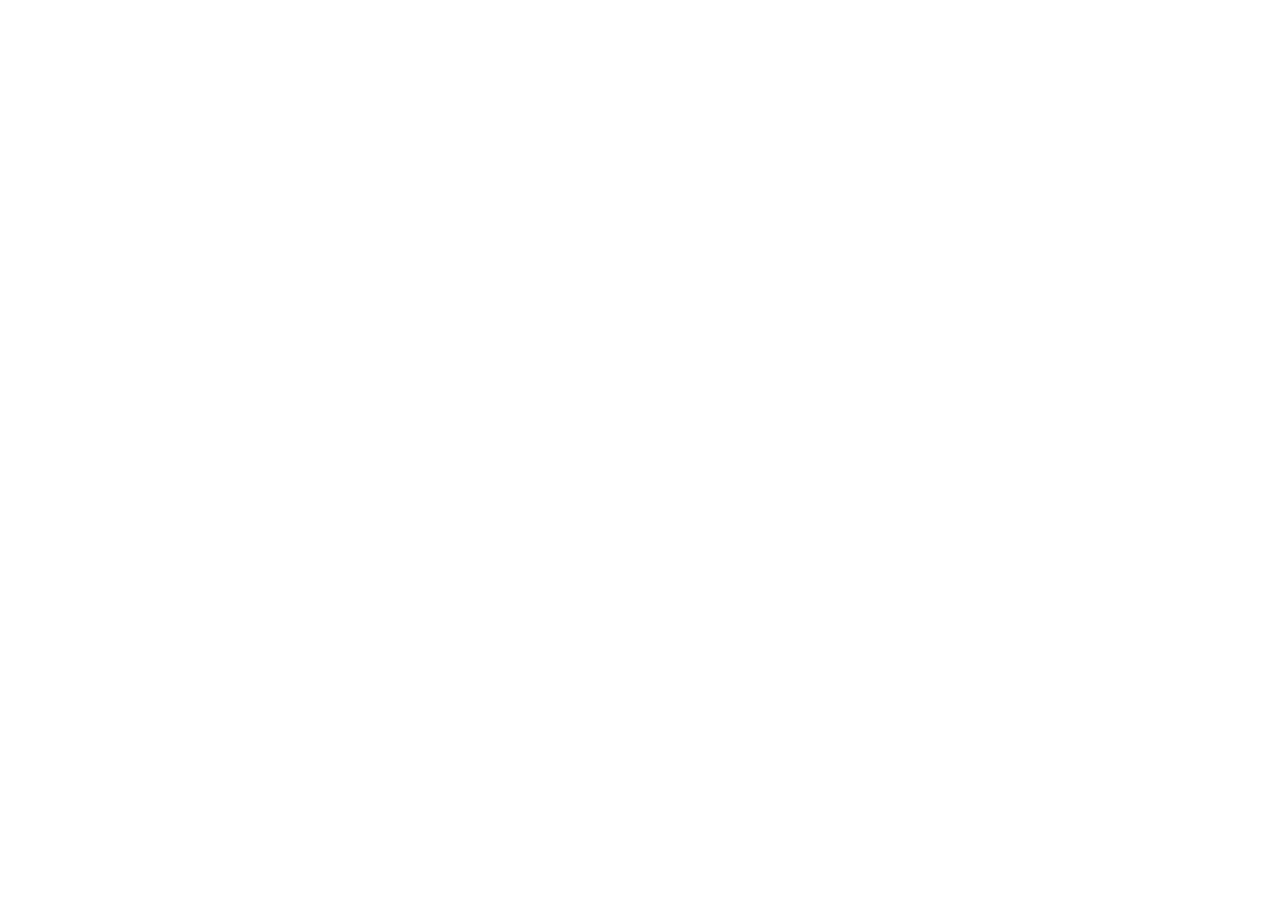
==== index.html @ 4cfc4faf "Destructuring array" ====
<!DOCTYPE html>
<html lang="en">
<head>
    <meta charset="UTF-8">
    <meta name="viewport" content="width=device-width, initial-scale=1.0">
    <link rel="stylesheet" href="style.css">
    <title>JavaScript</title>
</head>
<body>
    <h1 id="h1"></h1>
    <p id="p"></p>



    <script src="script.js"></script>
</body>
</html>
---- style.css ----
body {
    font-family: 'Lucida Sans', 'Lucida Sans Regular', 'Lucida Grande', 'Lucida Sans Unicode', Geneva, Verdana, sans-serif;
    font-size: 2em;

}
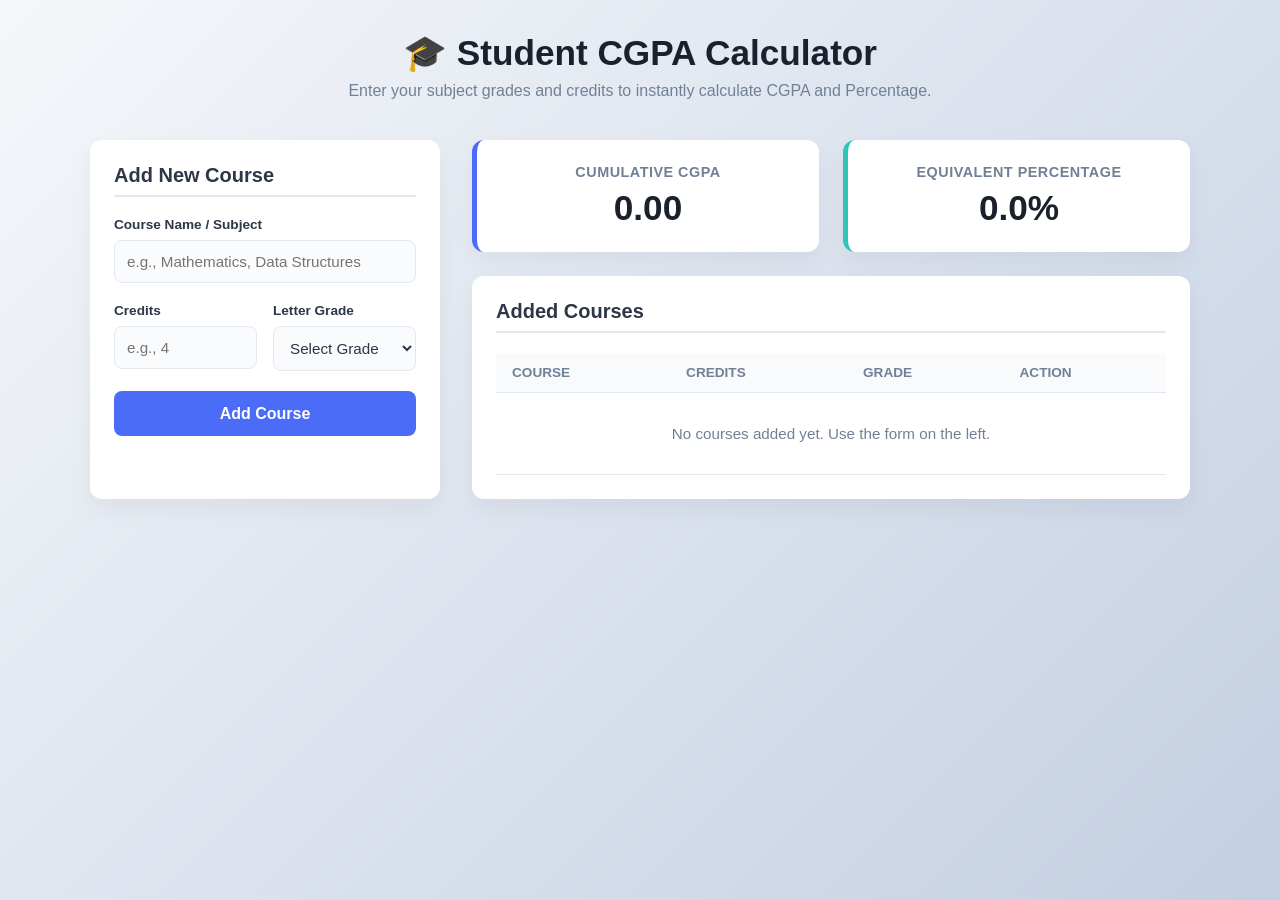
==== commit 20e9efc0: "cgpa calculator started building" ====
--- a/index.html
+++ b/index.html
@@ -1,17 +1,109 @@
-<!DOCTYPE html>
+<!doctype html>
 <html lang="en">
-<head>
-    <meta charset="UTF-8">
-    <meta name="viewport" content="width=device-width, initial-scale=1.0">
-    <link rel="stylesheet" href="style.css">
+  <head>
+    <meta charset="UTF-8" />
+    <meta name="viewport" content="width=device-width, initial-scale=1.0" />
+    <link rel="stylesheet" href="style.css" />
     <title>JavaScript</title>
-</head>
-<body>
-    <h1 id="h1"></h1>
-    <p id="p"></p>
+  </head>
+  <body>
+    <div class="container">
+      <header>
+        <h1>🎓 Student CGPA Calculator</h1>
+        <p>
+          Enter your subject grades and credits to instantly calculate CGPA and
+          Percentage.
+        </p>
+      </header>
 
+      <!-- Main Dashboard Split Layout -->
+      <div class="dashboard-layout">
+        <!-- Left Column: Input Form -->
+        <div class="card form-card">
+          <h2>Add New Course</h2>
+          <form id="course-form">
+            <div class="form-group">
+              <label for="course-name">Course Name / Subject</label>
+              <input
+                type="text"
+                id="course-name"
+                placeholder="e.g., Mathematics, Data Structures"
+                required
+              />
+            </div>
 
+            <div class="form-row">
+              <div class="form-group">
+                <label for="course-credit">Credits</label>
+                <input
+                  type="number"
+                  id="course-credit"
+                  min="1"
+                  max="30"
+                  placeholder="e.g., 4"
+                  required
+                />
+              </div>
 
+              <div class="form-group">
+                <label for="course-grade">Letter Grade</label>
+                <select id="course-grade" required>
+                  <option value="" disabled selected>Select Grade</option>
+                  <option value="O">O (Outstanding - 10)</option>
+                  <option value="A+">A+ (Excellent - 9)</option>
+                  <option value="A">A (Very Good - 8)</option>
+                  <option value="B+">B+ (Good - 7)</option>
+                  <option value="B">B (Above Average - 6)</option>
+                  <option value="F">F (Fail - 0)</option>
+                </select>
+              </div>
+            </div>
+
+            <button type="submit" class="btn-primary">Add Course</button>
+          </form>
+        </div>
+
+        <!-- Right Column: Summary & Analytics -->
+        <div class="results-column">
+          <!-- Big Metrics Cards -->
+          <div class="metrics-grid">
+            <div class="metric-card score-card">
+              <h3>Cumulative CGPA</h3>
+              <p id="display-cgpa">0.00</p>
+            </div>
+            <div class="metric-card percent-card">
+              <h3>Equivalent Percentage</h3>
+              <p id="display-percentage">0.0%</p>
+            </div>
+          </div>
+
+          <!-- Course Track Sheet Table -->
+          <div class="card table-card">
+            <h2>Added Courses</h2>
+            <div class="table-wrapper">
+              <table>
+                <thead>
+                  <tr>
+                    <th>Course</th>
+                    <th>Credits</th>
+                    <th>Grade</th>
+                    <th>Action</th>
+                  </tr>
+                </thead>
+                <tbody id="course-table-body">
+                  <!-- Dynamic rows will be inserted here by JavaScript -->
+                  <tr id="empty-row">
+                    <td colspan="4" class="text-muted">
+                      No courses added yet. Use the form on the left.
+                    </td>
+                  </tr>
+                </tbody>
+              </table>
+            </div>
+          </div>
+        </div>
+      </div>
+    </div>
     <script src="script.js"></script>
-</body>
-</html>+  </body>
+</html>
--- a/style.css
+++ b/style.css
@@ -1,5 +1,222 @@
+/* Custom Design Elements */
+:root {
+    --bg-gradient: linear-gradient(135deg, #f5f7fa 0%, #c3cfe2 100%);
+    --card-bg: #ffffff;
+    --primary-color: #4a6cf7;
+    --primary-hover: #3752cd;
+    --text-main: #2d3748;
+    --text-muted: #718096;
+    --border-color: #e2e8f0;
+    --danger-color: #fe5c5c;
+    --shadow: 0 10px 25px rgba(0, 0, 0, 0.05);
+    --radius: 12px;
+}
+
+* {
+    box-sizing: border-box;
+    margin: 0;
+    padding: 0;
+    font-family: 'Segoe UI', Tahoma, Geneva, Verdana, sans-serif;
+}
+
 body {
-    font-family: 'Lucida Sans', 'Lucida Sans Regular', 'Lucida Grande', 'Lucida Sans Unicode', Geneva, Verdana, sans-serif;
-    font-size: 2em;
-
+    background: var(--bg-gradient);
+    color: var(--text-main);
+    min-height: 100vh;
+    padding: 2rem 1rem;
+}
+
+.container {
+    max-width: 1100px;
+    margin: 0 auto;
+}
+
+header {
+    text-align: center;
+    margin-bottom: 2.5rem;
+}
+
+header h1 {
+    font-size: 2.2rem;
+    color: #1a202c;
+    margin-bottom: 0.5rem;
+}
+
+header p {
+    color: var(--text-muted);
+}
+
+/* Dashboard Split Grid */
+.dashboard-layout {
+    display: grid;
+    grid-template-columns: 1fr;
+    gap: 2rem;
+}
+
+@media (min-width: 768px) {
+    .dashboard-layout {
+        grid-template-columns: 350px 1fr;
+    }
+}
+
+/* Common Card Styling */
+.card {
+    background: var(--card-bg);
+    border-radius: var(--radius);
+    padding: 1.5rem;
+    box-shadow: var(--shadow);
+}
+
+.card h2 {
+    font-size: 1.25rem;
+    margin-bottom: 1.25rem;
+    border-bottom: 2px solid var(--border-color);
+    padding-bottom: 0.5rem;
+}
+
+/* Form Styles */
+.form-group {
+    margin-bottom: 1.25rem;
+}
+
+.form-row {
+    display: grid;
+    grid-template-columns: 1fr 1fr;
+    gap: 1rem;
+}
+
+label {
+    display: block;
+    font-size: 0.85rem;
+    font-weight: 600;
+    margin-bottom: 0.5rem;
+    color: var(--text-main);
+}
+
+input, select {
+    width: 100%;
+    padding: 0.75rem;
+    border: 1px solid var(--border-color);
+    border-radius: 8px;
+    font-size: 0.95rem;
+    color: var(--text-main);
+    background-color: #fafbfc;
+    transition: all 0.2s;
+}
+
+input:focus, select:focus {
+    outline: none;
+    border-color: var(--primary-color);
+    box-shadow: 0 0 0 3px rgba(74, 108, 247, 0.15);
+    background-color: #fff;
+}
+
+.btn-primary {
+    width: 100%;
+    background: var(--primary-color);
+    color: white;
+    border: none;
+    padding: 0.85rem;
+    font-size: 1rem;
+    font-weight: 600;
+    border-radius: 8px;
+    cursor: pointer;
+    transition: background 0.2s;
+}
+
+.btn-primary:hover {
+    background: var(--primary-hover);
+}
+
+/* Metrics Dashboard Cards */
+.results-column {
+    display: flex;
+    flex-direction: column;
+    gap: 1.5rem;
+}
+
+.metrics-grid {
+    display: grid;
+    grid-template-columns: 1fr 1fr;
+    gap: 1.5rem;
+}
+
+.metric-card {
+    background: var(--card-bg);
+    border-radius: var(--radius);
+    padding: 1.5rem;
+    text-align: center;
+    box-shadow: var(--shadow);
+    border-left: 5px solid var(--primary-color);
+}
+
+.metric-card.percent-card {
+    border-left-color: #2ec4b6;
+}
+
+.metric-card h3 {
+    font-size: 0.9rem;
+    color: var(--text-muted);
+    text-transform: uppercase;
+    letter-spacing: 0.5px;
+    margin-bottom: 0.5rem;
+}
+
+.metric-card p {
+    font-size: 2.2rem;
+    font-weight: 700;
+    color: #1a202c;
+}
+
+/* Table Design */
+.table-card {
+    flex-grow: 1;
+}
+
+.table-wrapper {
+    overflow-x: auto;
+}
+
+table {
+    width: 100%;
+    border-collapse: collapse;
+    text-align: left;
+}
+
+th, td {
+    padding: 0.75rem 1rem;
+    border-bottom: 1px solid var(--border-color);
+}
+
+th {
+    background-color: #f8fafc;
+    color: var(--text-muted);
+    font-size: 0.85rem;
+    text-transform: uppercase;
+    font-weight: 600;
+}
+
+td {
+    font-size: 0.95rem;
+}
+
+.text-muted {
+    color: var(--text-muted);
+    text-align: center;
+    padding: 2rem;
+}
+
+.btn-delete {
+    background: none;
+    border: none;
+    color: var(--danger-color);
+    cursor: pointer;
+    font-weight: 600;
+    font-size: 0.85rem;
+    padding: 0.25rem 0.5rem;
+    border-radius: 4px;
+}
+
+.btn-delete:hover {
+    background-color: rgba(254, 92, 92, 0.1);
 }
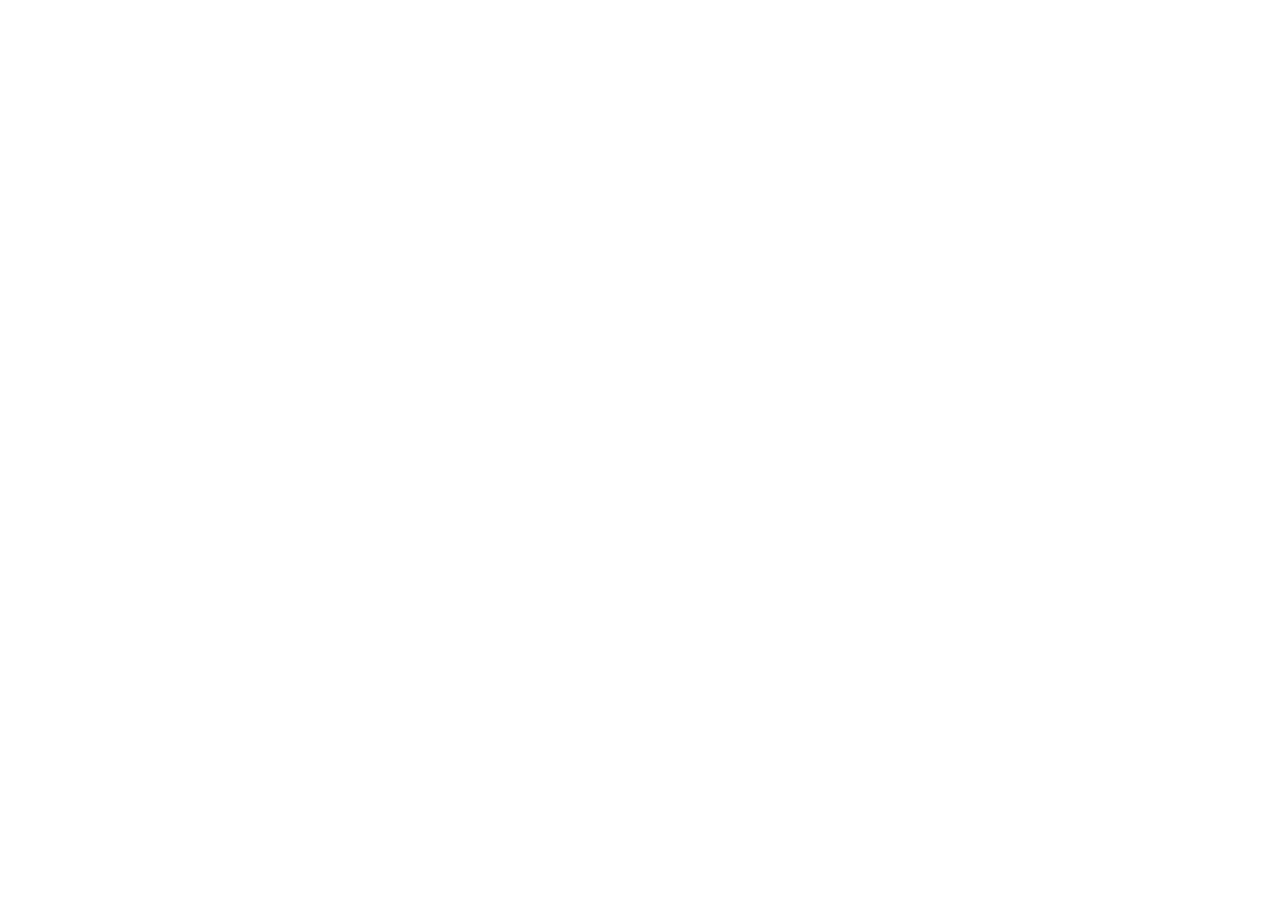
==== commit c7613bac: "explored about staic key word in javascript" ====
--- a/index.html
+++ b/index.html
@@ -1,109 +1,13 @@
-<!doctype html>
+<!DOCTYPE html>
 <html lang="en">
-  <head>
-    <meta charset="UTF-8" />
-    <meta name="viewport" content="width=device-width, initial-scale=1.0" />
-    <link rel="stylesheet" href="style.css" />
-    <title>JavaScript</title>
-  </head>
-  <body>
-    <div class="container">
-      <header>
-        <h1>🎓 Student CGPA Calculator</h1>
-        <p>
-          Enter your subject grades and credits to instantly calculate CGPA and
-          Percentage.
-        </p>
-      </header>
+<head>
+    <meta charset="UTF-8">
+    <meta name="viewport" content="width=device-width, initial-scale=1.0">
+    <title>Document</title>
+</head>
+<body>
 
-      <!-- Main Dashboard Split Layout -->
-      <div class="dashboard-layout">
-        <!-- Left Column: Input Form -->
-        <div class="card form-card">
-          <h2>Add New Course</h2>
-          <form id="course-form">
-            <div class="form-group">
-              <label for="course-name">Course Name / Subject</label>
-              <input
-                type="text"
-                id="course-name"
-                placeholder="e.g., Mathematics, Data Structures"
-                required
-              />
-            </div>
 
-            <div class="form-row">
-              <div class="form-group">
-                <label for="course-credit">Credits</label>
-                <input
-                  type="number"
-                  id="course-credit"
-                  min="1"
-                  max="30"
-                  placeholder="e.g., 4"
-                  required
-                />
-              </div>
-
-              <div class="form-group">
-                <label for="course-grade">Letter Grade</label>
-                <select id="course-grade" required>
-                  <option value="" disabled selected>Select Grade</option>
-                  <option value="O">O (Outstanding - 10)</option>
-                  <option value="A+">A+ (Excellent - 9)</option>
-                  <option value="A">A (Very Good - 8)</option>
-                  <option value="B+">B+ (Good - 7)</option>
-                  <option value="B">B (Above Average - 6)</option>
-                  <option value="F">F (Fail - 0)</option>
-                </select>
-              </div>
-            </div>
-
-            <button type="submit" class="btn-primary">Add Course</button>
-          </form>
-        </div>
-
-        <!-- Right Column: Summary & Analytics -->
-        <div class="results-column">
-          <!-- Big Metrics Cards -->
-          <div class="metrics-grid">
-            <div class="metric-card score-card">
-              <h3>Cumulative CGPA</h3>
-              <p id="display-cgpa">0.00</p>
-            </div>
-            <div class="metric-card percent-card">
-              <h3>Equivalent Percentage</h3>
-              <p id="display-percentage">0.0%</p>
-            </div>
-          </div>
-
-          <!-- Course Track Sheet Table -->
-          <div class="card table-card">
-            <h2>Added Courses</h2>
-            <div class="table-wrapper">
-              <table>
-                <thead>
-                  <tr>
-                    <th>Course</th>
-                    <th>Credits</th>
-                    <th>Grade</th>
-                    <th>Action</th>
-                  </tr>
-                </thead>
-                <tbody id="course-table-body">
-                  <!-- Dynamic rows will be inserted here by JavaScript -->
-                  <tr id="empty-row">
-                    <td colspan="4" class="text-muted">
-                      No courses added yet. Use the form on the left.
-                    </td>
-                  </tr>
-                </tbody>
-              </table>
-            </div>
-          </div>
-        </div>
-      </div>
-    </div>
     <script src="script.js"></script>
-  </body>
-</html>
+</body>
+</html>
